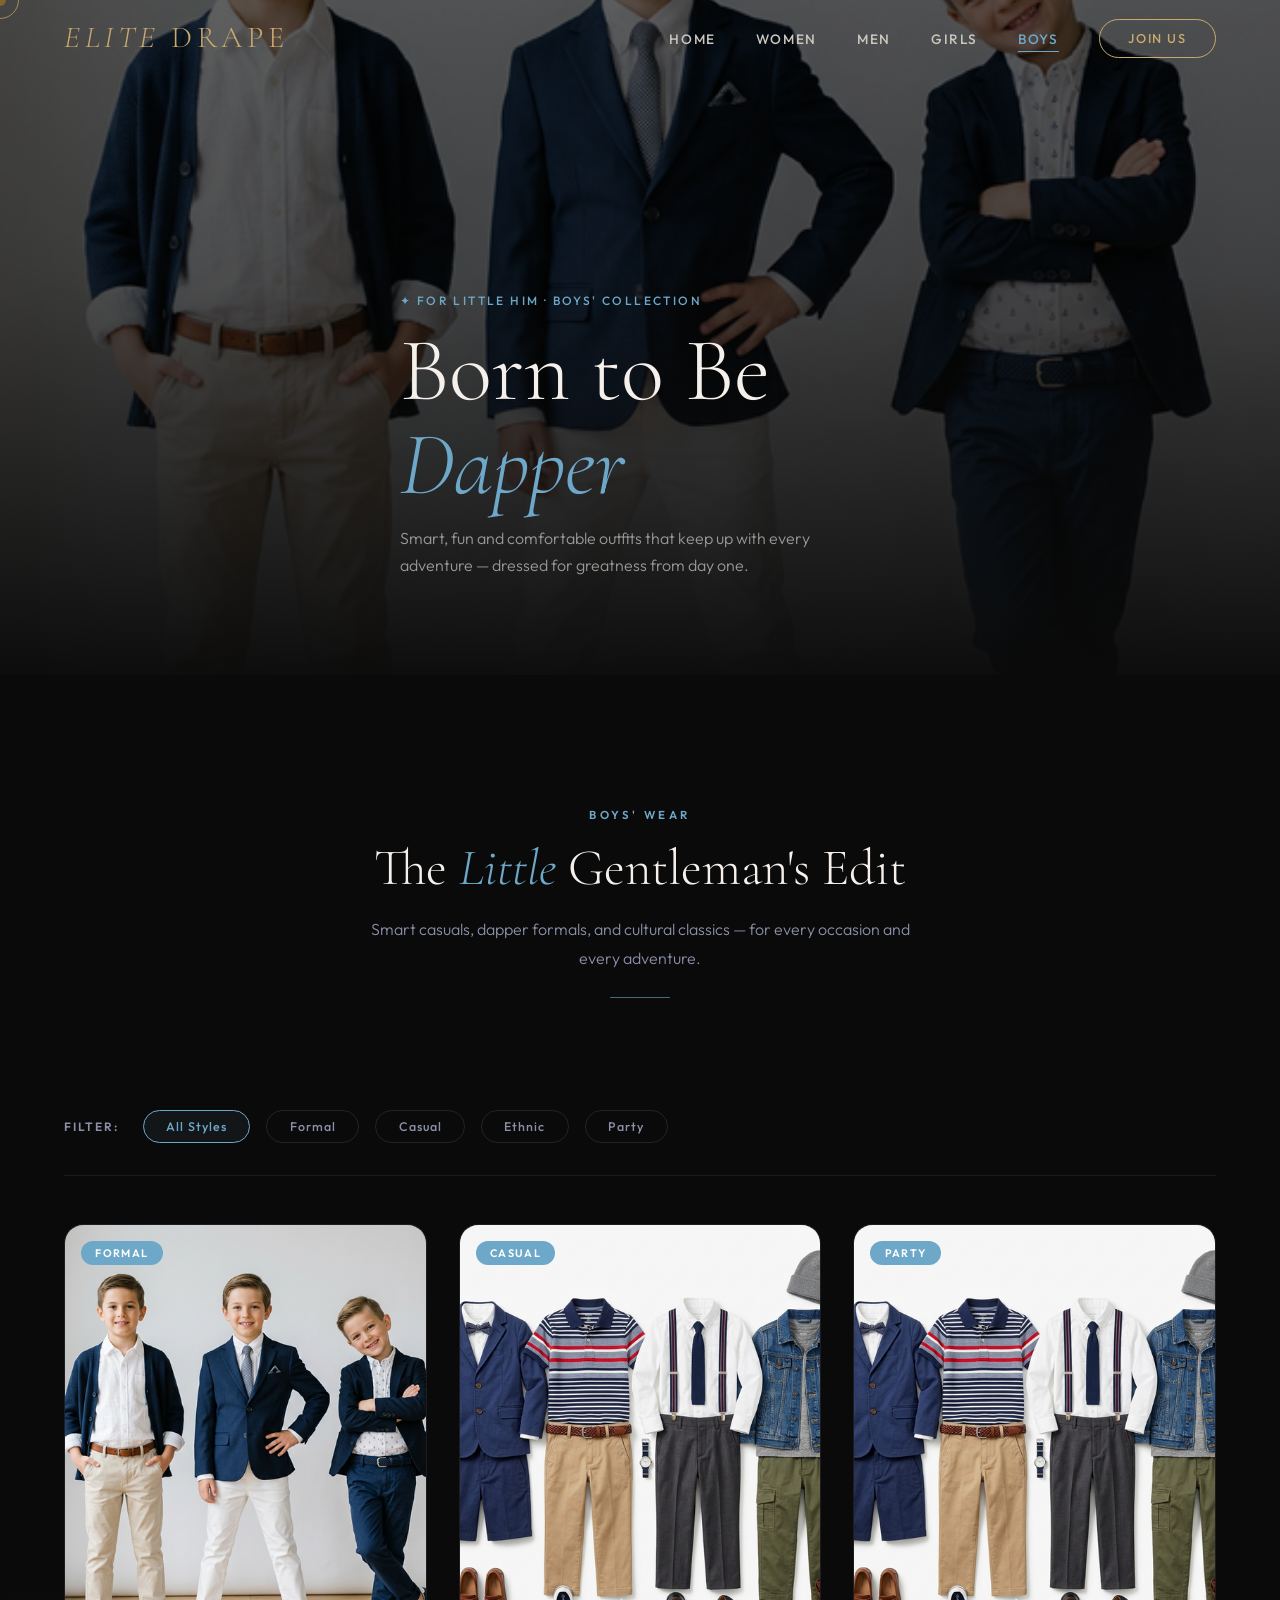
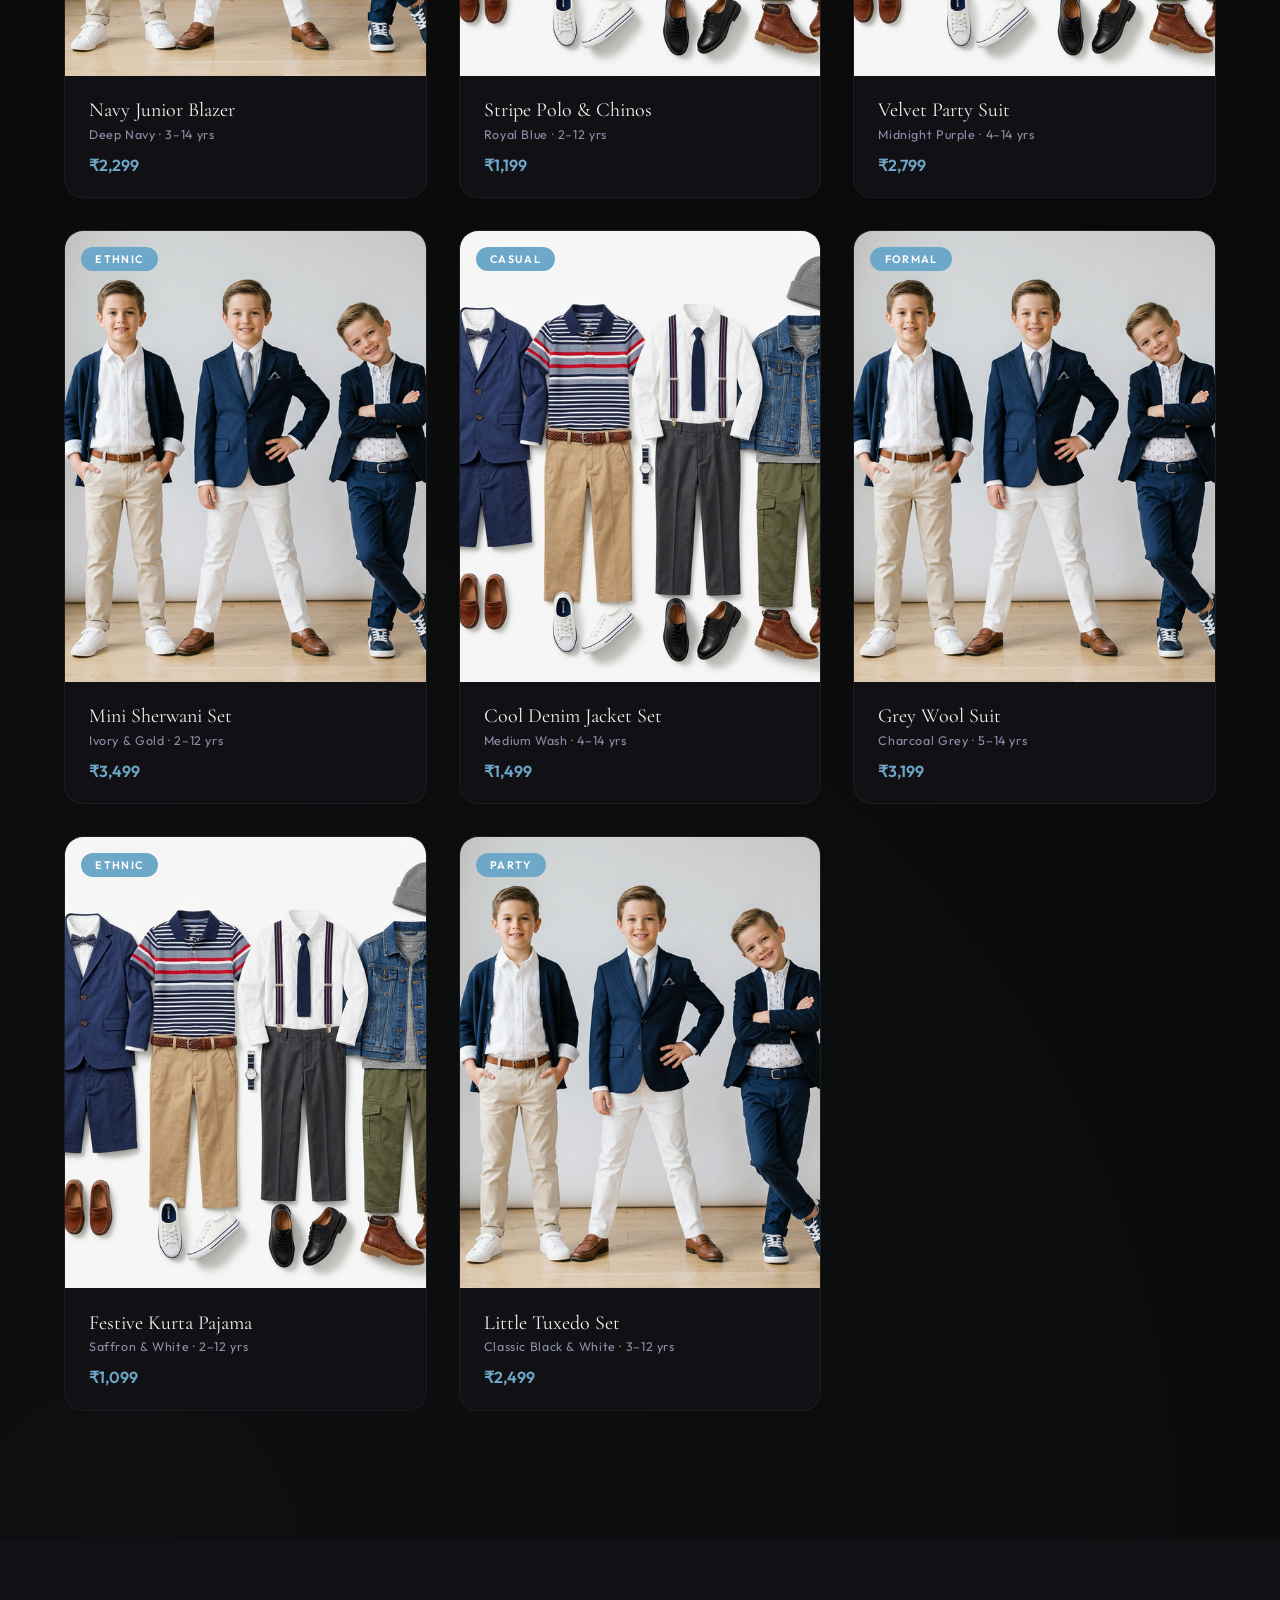
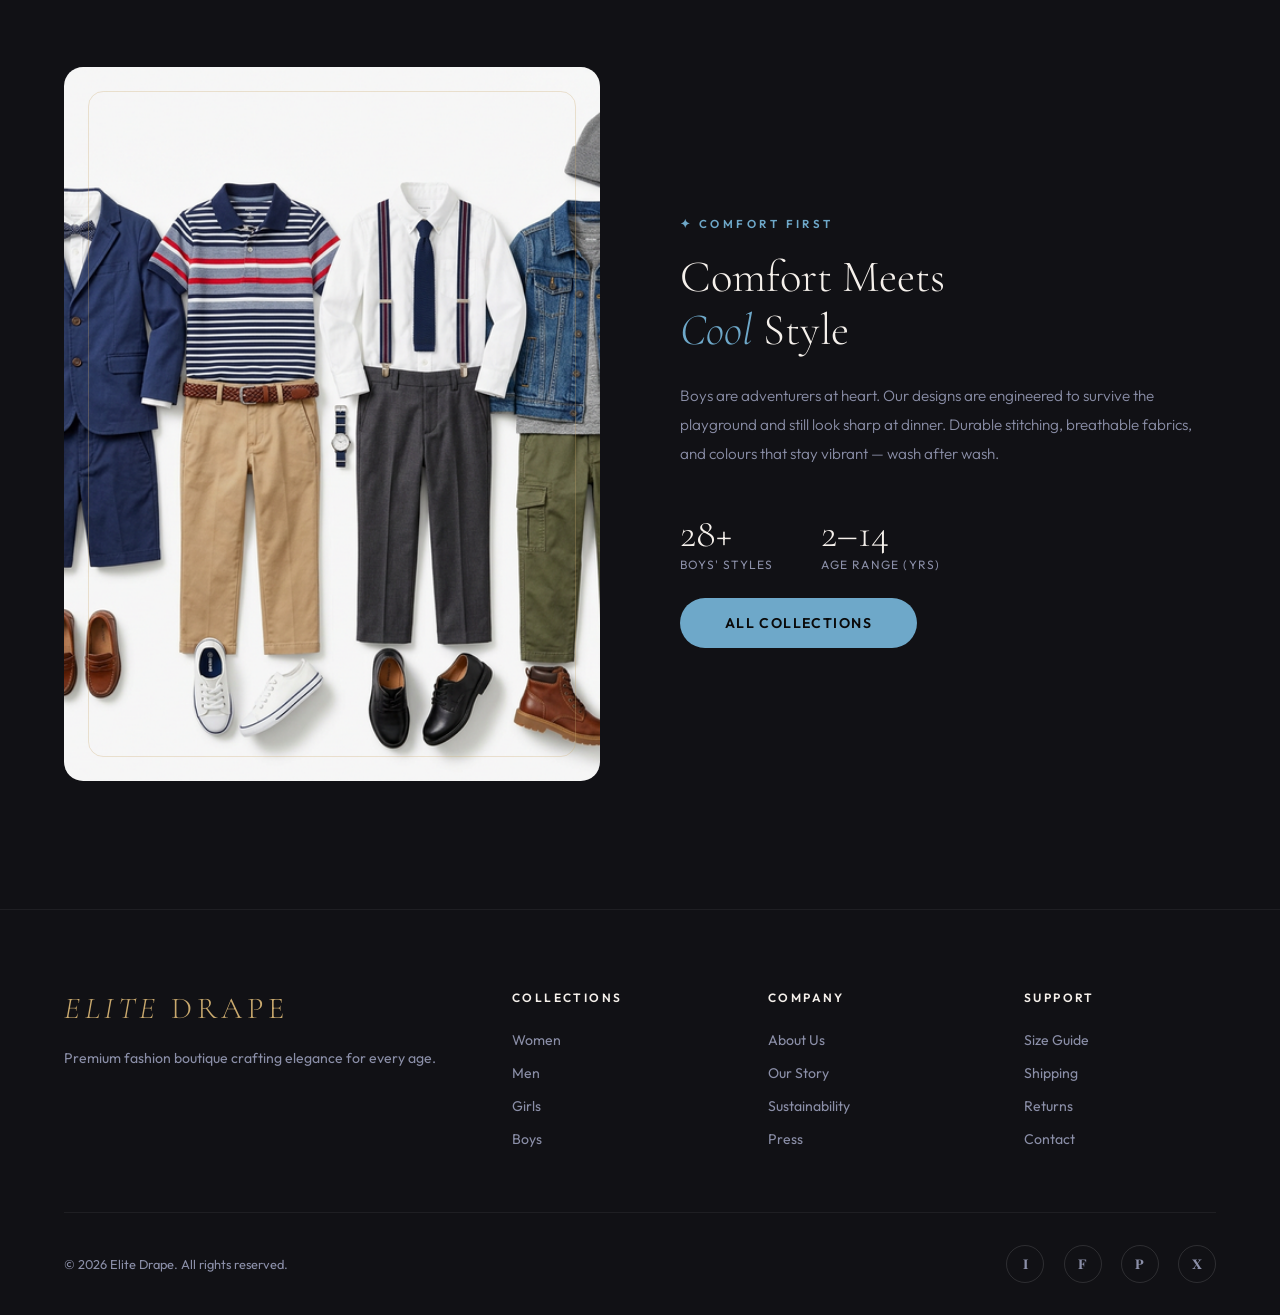
==== fashion-boutique/boys.html @ e51dd683 "inital commits" ====
<!DOCTYPE html>
<html lang="en">

<head>
    <meta charset="UTF-8" />
    <meta name="viewport" content="width=device-width, initial-scale=1.0" />
    <title>Boys' Collection — Elite Drape</title>
    <meta name="description"
        content="Elite Drape Boys' Collection — blazers, smart casuals, ethnic wear, and more for stylish boys." />
    <link rel="stylesheet" href="style.css" />
    <style>
        :root {
            --accent: #6ea8c9;
        }

        .section-tag,
        .feature-tag,
        .page-hero-breadcrumb,
        .product-badge,
        .product-price {
            color: var(--accent) !important;
        }

        .product-badge {
            background: var(--accent) !important;
            color: #fff !important;
        }

        .divider {
            background: var(--accent) !important;
        }

        .filter-btn.active,
        .filter-btn:hover {
            color: var(--accent);
            border-color: var(--accent);
            background: rgba(110, 168, 201, 0.08);
        }

        .btn-primary {
            background: var(--accent) !important;
        }

        .btn-primary:hover {
            background: #90c0d8 !important;
            box-shadow: 0 15px 40px rgba(110, 168, 201, 0.4) !important;
        }

        .nav-cta {
            color: var(--clr-gold) !important;
            border-color: var(--clr-gold) !important;
        }

        .nav-links a.active {
            color: var(--accent);
        }

        .nav-links a.active::after {
            background: var(--accent);
        }

        body {
            background-image: radial-gradient(circle at 10% 70%, rgba(110, 168, 201, 0.03) 0%, transparent 50%);
        }
    </style>
</head>

<body>

    <div class="loader">
        <div class="loader-logo"><em>Elite</em> Drape</div>
        <div class="loader-bar-wrap">
            <div class="loader-bar"></div>
        </div>
    </div>
    <div class="page-transition"></div>
    <div class="cursor"></div>
    <div class="cursor-ring"></div>

    <!-- NAVBAR -->
    <nav class="navbar scrolled">
        <a href="index.html" class="nav-logo"><em>Elite</em> Drape</a>
        <ul class="nav-links" id="navLinks">
            <li><a href="index.html">Home</a></li>
            <li><a href="women.html">Women</a></li>
            <li><a href="men.html">Men</a></li>
            <li><a href="girls.html">Girls</a></li>
            <li><a href="boys.html" class="active">Boys</a></li>
            <li><a href="index.html#newsletter" class="nav-cta">Join Us</a></li>
        </ul>
        <div class="hamburger" id="hamburger"><span></span><span></span><span></span></div>
    </nav>

    <!-- PAGE HERO -->
    <section class="page-hero">
        <div class="page-hero-bg" style="background-image: url('images/hero_boys_1772987503543.png');"></div>
        <div class="page-hero-overlay"></div>
        <div class="container">
            <div class="page-hero-content">
                <p class="page-hero-breadcrumb">✦ For Little Him · Boys' Collection</p>
                <h1 class="page-hero-title">Born to Be<br><em>Dapper</em></h1>
                <p class="page-hero-subtitle">Smart, fun and comfortable outfits that keep up with every adventure —
                    dressed for greatness from day one.</p>
            </div>
        </div>
    </section>

    <!-- PRODUCTS SECTION -->
    <section class="section">
        <div class="container">
            <div class="section-header reveal">
                <span class="section-tag">Boys' Wear</span>
                <h2 class="section-title">The <em>Little</em> Gentleman's Edit</h2>
                <p class="section-desc">Smart casuals, dapper formals, and cultural classics — for every occasion and
                    every adventure.</p>
                <div class="divider"></div>
            </div>

            <div class="filter-bar reveal">
                <span class="filter-label">Filter:</span>
                <button class="filter-btn active" data-filter="all">All Styles</button>
                <button class="filter-btn" data-filter="formal">Formal</button>
                <button class="filter-btn" data-filter="casual">Casual</button>
                <button class="filter-btn" data-filter="ethnic">Ethnic</button>
                <button class="filter-btn" data-filter="party">Party</button>
            </div>

            <div class="products-grid">
                <div class="product-card reveal reveal-delay-1" data-category="formal">
                    <div class="product-img-wrap">
                        <img src="images/hero_boys_1772987503543.png" alt="Blazer Set" />
                        <span class="product-badge">Formal</span>
                        <div class="product-overlay">
                            <div class="product-overlay-btn">View Details</div>
                        </div>
                    </div>
                    <div class="product-info">
                        <h3 class="product-name">Navy Junior Blazer</h3>
                        <p class="product-meta">Deep Navy · 3–14 yrs</p>
                        <p class="product-price">₹2,299</p>
                    </div>
                </div>
                <div class="product-card reveal reveal-delay-2" data-category="casual">
                    <div class="product-img-wrap">
                        <img src="images/products_boys_1772987613464.png" alt="Polo Set" />
                        <span class="product-badge">Casual</span>
                        <div class="product-overlay">
                            <div class="product-overlay-btn">View Details</div>
                        </div>
                    </div>
                    <div class="product-info">
                        <h3 class="product-name">Stripe Polo & Chinos</h3>
                        <p class="product-meta">Royal Blue · 2–12 yrs</p>
                        <p class="product-price">₹1,199</p>
                    </div>
                </div>
                <div class="product-card reveal reveal-delay-3" data-category="party">
                    <div class="product-img-wrap">
                        <img src="images/products_boys_1772987613464.png" alt="Party Wear" />
                        <span class="product-badge">Party</span>
                        <div class="product-overlay">
                            <div class="product-overlay-btn">View Details</div>
                        </div>
                    </div>
                    <div class="product-info">
                        <h3 class="product-name">Velvet Party Suit</h3>
                        <p class="product-meta">Midnight Purple · 4–14 yrs</p>
                        <p class="product-price">₹2,799</p>
                    </div>
                </div>
                <div class="product-card reveal reveal-delay-4" data-category="ethnic">
                    <div class="product-img-wrap">
                        <img src="images/hero_boys_1772987503543.png" alt="Sherwani" />
                        <span class="product-badge">Ethnic</span>
                        <div class="product-overlay">
                            <div class="product-overlay-btn">View Details</div>
                        </div>
                    </div>
                    <div class="product-info">
                        <h3 class="product-name">Mini Sherwani Set</h3>
                        <p class="product-meta">Ivory & Gold · 2–12 yrs</p>
                        <p class="product-price">₹3,499</p>
                    </div>
                </div>
                <div class="product-card reveal reveal-delay-1" data-category="casual">
                    <div class="product-img-wrap">
                        <img src="images/products_boys_1772987613464.png" alt="Denim Set" />
                        <span class="product-badge">Casual</span>
                        <div class="product-overlay">
                            <div class="product-overlay-btn">View Details</div>
                        </div>
                    </div>
                    <div class="product-info">
                        <h3 class="product-name">Cool Denim Jacket Set</h3>
                        <p class="product-meta">Medium Wash · 4–14 yrs</p>
                        <p class="product-price">₹1,499</p>
                    </div>
                </div>
                <div class="product-card reveal reveal-delay-2" data-category="formal">
                    <div class="product-img-wrap">
                        <img src="images/hero_boys_1772987503543.png" alt="Suit" />
                        <span class="product-badge">Formal</span>
                        <div class="product-overlay">
                            <div class="product-overlay-btn">View Details</div>
                        </div>
                    </div>
                    <div class="product-info">
                        <h3 class="product-name">Grey Wool Suit</h3>
                        <p class="product-meta">Charcoal Grey · 5–14 yrs</p>
                        <p class="product-price">₹3,199</p>
                    </div>
                </div>
                <div class="product-card reveal reveal-delay-3" data-category="ethnic">
                    <div class="product-img-wrap">
                        <img src="images/products_boys_1772987613464.png" alt="Kurta" />
                        <span class="product-badge">Ethnic</span>
                        <div class="product-overlay">
                            <div class="product-overlay-btn">View Details</div>
                        </div>
                    </div>
                    <div class="product-info">
                        <h3 class="product-name">Festive Kurta Pajama</h3>
                        <p class="product-meta">Saffron & White · 2–12 yrs</p>
                        <p class="product-price">₹1,099</p>
                    </div>
                </div>
                <div class="product-card reveal reveal-delay-4" data-category="party">
                    <div class="product-img-wrap">
                        <img src="images/hero_boys_1772987503543.png" alt="Tuxedo" />
                        <span class="product-badge">Party</span>
                        <div class="product-overlay">
                            <div class="product-overlay-btn">View Details</div>
                        </div>
                    </div>
                    <div class="product-info">
                        <h3 class="product-name">Little Tuxedo Set</h3>
                        <p class="product-meta">Classic Black & White · 3–12 yrs</p>
                        <p class="product-price">₹2,499</p>
                    </div>
                </div>
            </div>
        </div>
    </section>

    <!-- FEATURE SECTION -->
    <section class="section" style="background: var(--clr-surface);">
        <div class="container">
            <div class="feature-section">
                <div class="feature-img-wrap reveal">
                    <img src="images/products_boys_1772987613464.png" alt="Boys' Craft" />
                    <div class="feature-img-frame"></div>
                </div>
                <div class="feature-content reveal reveal-delay-2">
                    <p class="feature-tag">✦ Comfort First</p>
                    <h2 class="feature-title">Comfort Meets<br><em>Cool</em> Style</h2>
                    <p class="feature-desc">Boys are adventurers at heart. Our designs are engineered to survive the
                        playground and still look sharp at dinner. Durable stitching, breathable fabrics, and colours
                        that stay vibrant — wash after wash.</p>
                    <div class="feature-stats">
                        <div>
                            <div class="stat-num"><span class="count-up" data-count="30" data-suffix="+">0+</span></div>
                            <div class="stat-label">Boys' Styles</div>
                        </div>
                        <div>
                            <div class="stat-num"><span class="count-up" data-count="2" data-suffix="–14">2</span></div>
                            <div class="stat-label">Age Range (yrs)</div>
                        </div>
                    </div>
                    <a href="index.html#categories" class="btn-primary">All Collections</a>
                </div>
            </div>
        </div>
    </section>

    <!-- FOOTER -->
    <footer>
        <div class="container">
            <div class="footer-grid">
                <div class="footer-brand">
                    <span class="nav-logo"><em>Elite</em> Drape</span>
                    <p class="footer-about">Premium fashion boutique crafting elegance for every age.</p>
                </div>
                <div class="footer-col">
                    <h4>Collections</h4>
                    <ul>
                        <li><a href="women.html">Women</a></li>
                        <li><a href="men.html">Men</a></li>
                        <li><a href="girls.html">Girls</a></li>
                        <li><a href="boys.html">Boys</a></li>
                    </ul>
                </div>
                <div class="footer-col">
                    <h4>Company</h4>
                    <ul>
                        <li><a href="#">About Us</a></li>
                        <li><a href="#">Our Story</a></li>
                        <li><a href="#">Sustainability</a></li>
                        <li><a href="#">Press</a></li>
                    </ul>
                </div>
                <div class="footer-col">
                    <h4>Support</h4>
                    <ul>
                        <li><a href="#">Size Guide</a></li>
                        <li><a href="#">Shipping</a></li>
                        <li><a href="#">Returns</a></li>
                        <li><a href="#">Contact</a></li>
                    </ul>
                </div>
            </div>
            <div class="footer-bottom">
                <p>© 2026 Elite Drape. All rights reserved.</p>
                <div class="social-links">
                    <a href="#">𝐈</a><a href="#">𝐅</a><a href="#">𝐏</a><a href="#">𝐗</a>
                </div>
            </div>
        </div>
    </footer>
    <script src="main.js"></script>
</body>

</html>
---- fashion-boutique/style.css ----
/* ===========================
   ELITE DRAPE — Global Styles
   =========================== */

@import url('https://fonts.googleapis.com/css2?family=Cormorant+Garamond:ital,wght@0,300;0,400;0,600;1,300;1,400&family=Outfit:wght@300;400;500;600;700&display=swap');

/* ── CSS Variables ── */
:root {
  --clr-bg: #0a0a0a;
  --clr-surface: #111115;
  --clr-surface2: #18181f;
  --clr-gold: #c9a96e;
  --clr-gold-light: #e8cfa0;
  --clr-rose: #e8b4b8;
  --clr-slate: #8b8fa8;
  --clr-white: #f5f0eb;
  --clr-text: #ccc8c0;

  /* Category accent colors */
  --women-accent: #c9a96e;
  --girls-accent: #e88fa0;
  --boys-accent: #6ea8c9;
  --men-accent: #9a9cc9;

  --ff-serif: 'Cormorant Garamond', serif;
  --ff-sans: 'Outfit', sans-serif;

  --radius: 1.2rem;
  --radius-sm: 0.6rem;
  --transition: 0.45s cubic-bezier(0.25, 0.46, 0.45, 0.94);
  --transition-fast: 0.25s ease;
  --shadow-xl: 0 25px 60px rgba(0,0,0,0.6);
  --shadow-glow: 0 0 40px rgba(201,169,110,0.15);
}

/* ── Reset ── */
*, *::before, *::after { box-sizing: border-box; margin: 0; padding: 0; }
html { scroll-behavior: smooth; }
body {
  font-family: var(--ff-sans);
  background: var(--clr-bg);
  color: var(--clr-text);
  overflow-x: hidden;
  cursor: none;
}

a { text-decoration: none; color: inherit; }
img { max-width: 100%; display: block; }
ul { list-style: none; }

/* ── Custom Cursor ── */
.cursor {
  width: 12px; height: 12px;
  background: var(--clr-gold);
  border-radius: 50%;
  position: fixed; top: 0; left: 0;
  pointer-events: none; z-index: 9999;
  transform: translate(-50%, -50%);
  transition: transform 0.1s, width 0.3s, height 0.3s, background 0.3s;
  mix-blend-mode: difference;
}
.cursor-ring {
  width: 38px; height: 38px;
  border: 1.5px solid var(--clr-gold);
  border-radius: 50%;
  position: fixed; top: 0; left: 0;
  pointer-events: none; z-index: 9998;
  transform: translate(-50%, -50%);
  transition: transform 0.18s cubic-bezier(0.25, 0.46, 0.45, 0.94), width 0.3s, height 0.3s;
  opacity: 0.7;
}
body:hover .cursor { width: 12px; }

/* ── Navbar ── */
.navbar {
  position: fixed; top: 0; left: 0; width: 100%;
  z-index: 1000;
  padding: 1.2rem 4rem;
  display: flex; align-items: center; justify-content: space-between;
  transition: background var(--transition), box-shadow var(--transition);
  backdrop-filter: blur(0px);
}
.navbar.scrolled {
  background: rgba(10,10,10,0.92);
  backdrop-filter: blur(20px);
  box-shadow: 0 2px 40px rgba(0,0,0,0.4);
}
.nav-logo {
  font-family: var(--ff-serif);
  font-size: 1.9rem;
  font-weight: 300;
  letter-spacing: 0.15em;
  color: var(--clr-gold);
  text-transform: uppercase;
}
.nav-logo span { font-style: italic; color: var(--clr-white); }
.nav-links {
  display: flex; gap: 2.5rem; align-items: center;
}
.nav-links a {
  font-size: 0.85rem;
  font-weight: 500;
  letter-spacing: 0.12em;
  text-transform: uppercase;
  color: var(--clr-text);
  position: relative;
  transition: color var(--transition-fast);
}
.nav-links a::after {
  content: '';
  position: absolute; bottom: -4px; left: 0;
  width: 0; height: 1px;
  background: var(--clr-gold);
  transition: width var(--transition);
}
.nav-links a:hover, .nav-links a.active { color: var(--clr-gold); }
.nav-links a:hover::after, .nav-links a.active::after { width: 100%; }
.nav-cta {
  padding: 0.65rem 1.8rem;
  border: 1px solid var(--clr-gold);
  border-radius: 2rem;
  color: var(--clr-gold) !important;
  font-size: 0.8rem !important;
  transition: background var(--transition-fast), color var(--transition-fast) !important;
}
.nav-cta:hover { background: var(--clr-gold); color: var(--clr-bg) !important; }
.nav-cta::after { display: none !important; }

/* Mobile hamburger */
.hamburger {
  display: none; flex-direction: column; gap: 5px;
  cursor: none; padding: 4px;
}
.hamburger span {
  display: block; width: 26px; height: 2px;
  background: var(--clr-gold);
  transition: var(--transition);
}
.hamburger.open span:nth-child(1) { transform: translateY(7px) rotate(45deg); }
.hamburger.open span:nth-child(2) { opacity: 0; }
.hamburger.open span:nth-child(3) { transform: translateY(-7px) rotate(-45deg); }

/* ── Hero Section ── */
.hero {
  height: 100vh; min-height: 680px;
  position: relative;
  display: flex; align-items: center; justify-content: center;
  overflow: hidden;
}
.hero-bg {
  position: absolute; inset: 0;
  background-size: cover; background-position: center;
  transform: scale(1.08);
  animation: heroZoom 12s ease-in-out infinite alternate;
  filter: brightness(0.45);
}
@keyframes heroZoom {
  from { transform: scale(1.08); }
  to   { transform: scale(1.0); }
}
.hero-overlay {
  position: absolute; inset: 0;
  background: linear-gradient(135deg,
    rgba(10,10,10,0.8) 0%,
    rgba(10,10,10,0.3) 50%,
    rgba(10,10,10,0.7) 100%);
}
.hero-content {
  position: relative; z-index: 2;
  text-align: center;
  max-width: 900px; padding: 2rem;
}
.hero-label {
  display: inline-block;
  font-size: 0.75rem; font-weight: 500;
  letter-spacing: 0.3em; text-transform: uppercase;
  color: var(--clr-gold);
  margin-bottom: 1.5rem;
  opacity: 0; animation: fadeUp 0.8s 0.3s forwards;
}
.hero-title {
  font-family: var(--ff-serif);
  font-size: clamp(3.5rem, 8vw, 7rem);
  font-weight: 300;
  line-height: 1.1;
  color: var(--clr-white);
  margin-bottom: 1.5rem;
  opacity: 0; animation: fadeUp 0.9s 0.5s forwards;
}
.hero-title em { font-style: italic; color: var(--clr-gold); }
.hero-subtitle {
  font-size: 1.05rem; font-weight: 300;
  color: rgba(255,255,255,0.65);
  max-width: 520px; margin: 0 auto 2.5rem;
  line-height: 1.7;
  opacity: 0; animation: fadeUp 0.9s 0.7s forwards;
}
.hero-actions {
  display: flex; gap: 1.2rem; justify-content: center; flex-wrap: wrap;
  opacity: 0; animation: fadeUp 0.9s 0.9s forwards;
}
.btn-primary {
  padding: 1rem 2.8rem;
  background: var(--clr-gold);
  color: var(--clr-bg);
  border: none; border-radius: 3rem;
  font-family: var(--ff-sans);
  font-size: 0.88rem; font-weight: 600;
  letter-spacing: 0.1em; text-transform: uppercase;
  cursor: none;
  transition: transform var(--transition), box-shadow var(--transition), background var(--transition);
}
.btn-primary:hover {
  transform: translateY(-3px);
  box-shadow: 0 15px 40px rgba(201,169,110,0.4);
  background: var(--clr-gold-light);
}
.btn-outline {
  padding: 1rem 2.8rem;
  border: 1.5px solid rgba(255,255,255,0.4);
  color: var(--clr-white);
  border-radius: 3rem;
  font-family: var(--ff-sans);
  font-size: 0.88rem; font-weight: 500;
  letter-spacing: 0.1em; text-transform: uppercase;
  cursor: none;
  transition: border-color var(--transition), background var(--transition), color var(--transition);
}
.btn-outline:hover {
  border-color: var(--clr-gold);
  background: rgba(201,169,110,0.1);
  color: var(--clr-gold);
}
.hero-scroll-hint {
  position: absolute; bottom: 2.5rem; left: 50%;
  transform: translateX(-50%);
  display: flex; flex-direction: column; align-items: center; gap: 0.5rem;
  opacity: 0; animation: fadeUp 1s 1.5s forwards;
}
.hero-scroll-hint span {
  font-size: 0.7rem; letter-spacing: 0.2em; text-transform: uppercase;
  color: rgba(255,255,255,0.4);
}
.scroll-line {
  width: 1px; height: 50px;
  background: linear-gradient(to bottom, rgba(201,169,110,0.8), transparent);
  animation: scrollPulse 2s ease-in-out infinite;
}
@keyframes scrollPulse {
  0%,100% { opacity: 0.4; transform: scaleY(1); }
  50%      { opacity: 1;   transform: scaleY(1.15); }
}

/* ── Section Shared ── */
.section { padding: 8rem 4rem; }
.section-sm { padding: 5rem 4rem; }
.container { max-width: 1300px; margin: 0 auto; }
.section-header { text-align: center; margin-bottom: 5rem; }
.section-tag {
  display: inline-block;
  font-size: 0.72rem; font-weight: 600;
  letter-spacing: 0.3em; text-transform: uppercase;
  color: var(--accent, var(--clr-gold));
  margin-bottom: 1rem;
}
.section-title {
  font-family: var(--ff-serif);
  font-size: clamp(2.2rem, 4vw, 3.8rem);
  font-weight: 300;
  color: var(--clr-white);
  line-height: 1.2;
  margin-bottom: 1rem;
}
.section-title em { font-style: italic; color: var(--accent, var(--clr-gold)); }
.section-desc {
  font-size: 1rem; font-weight: 300;
  color: var(--clr-slate);
  max-width: 560px; margin: 0 auto;
  line-height: 1.8;
}
.divider {
  width: 60px; height: 1px;
  background: var(--accent, var(--clr-gold));
  margin: 1.5rem auto 0;
  opacity: 0.6;
}

/* ── Product Grid ── */
.products-grid {
  display: grid;
  grid-template-columns: repeat(auto-fill, minmax(280px, 1fr));
  gap: 2rem;
}
.product-card {
  background: var(--clr-surface);
  border-radius: var(--radius);
  overflow: hidden;
  border: 1px solid rgba(255,255,255,0.05);
  transition: transform var(--transition), box-shadow var(--transition), border-color var(--transition);
  position: relative;
  group: 1;
}
.product-card:hover {
  transform: translateY(-10px);
  box-shadow: var(--shadow-xl);
  border-color: rgba(201,169,110,0.25);
}
.product-img-wrap {
  position: relative; overflow: hidden;
  aspect-ratio: 4/5;
  background: var(--clr-surface2);
}
.product-img-wrap img {
  width: 100%; height: 100%; object-fit: cover;
  transition: transform 0.8s cubic-bezier(0.25, 0.46, 0.45, 0.94);
}
.product-card:hover .product-img-wrap img {
  transform: scale(1.08);
}
.product-badge {
  position: absolute; top: 1rem; left: 1rem;
  padding: 0.3rem 0.9rem;
  border-radius: 2rem;
  font-size: 0.68rem; font-weight: 600;
  letter-spacing: 0.12em; text-transform: uppercase;
  background: var(--accent, var(--clr-gold));
  color: var(--clr-bg);
}
.product-overlay {
  position: absolute; inset: 0;
  background: linear-gradient(to top, rgba(10,10,10,0.7) 0%, transparent 50%);
  opacity: 0;
  transition: opacity var(--transition);
  display: flex; align-items: flex-end; justify-content: center;
  padding-bottom: 1.5rem;
}
.product-card:hover .product-overlay { opacity: 1; }
.product-overlay-btn {
  padding: 0.7rem 2rem;
  background: var(--clr-white);
  color: var(--clr-bg);
  border-radius: 2rem;
  font-size: 0.78rem; font-weight: 600;
  letter-spacing: 0.1em; text-transform: uppercase;
  transform: translateY(20px);
  transition: transform var(--transition);
  cursor: none;
}
.product-card:hover .product-overlay-btn { transform: translateY(0); }
.product-info {
  padding: 1.4rem 1.5rem;
}
.product-name {
  font-family: var(--ff-serif);
  font-size: 1.25rem; font-weight: 400;
  color: var(--clr-white);
  margin-bottom: 0.3rem;
}
.product-meta {
  font-size: 0.78rem; color: var(--clr-slate);
  letter-spacing: 0.05em;
}
.product-price {
  margin-top: 0.8rem;
  font-size: 1rem; font-weight: 600;
  color: var(--accent, var(--clr-gold));
}

/* ── Feature / Story Section ── */
.feature-section {
  display: grid; grid-template-columns: 1fr 1fr;
  gap: 5rem; align-items: center;
}
.feature-section.reverse { direction: rtl; }
.feature-section.reverse > * { direction: ltr; }
.feature-img-wrap {
  position: relative; border-radius: var(--radius);
  overflow: hidden; aspect-ratio: 3/4;
}
.feature-img-wrap img {
  width: 100%; height: 100%; object-fit: cover;
  transition: transform 0.9s var(--transition);
}
.feature-img-wrap:hover img { transform: scale(1.04); }
.feature-img-frame {
  position: absolute; inset: 1.5rem;
  border: 1px solid rgba(201,169,110,0.3);
  border-radius: calc(var(--radius) - 4px);
  pointer-events: none;
}
.feature-content { padding: 2rem 0; }
.feature-tag {
  font-size: 0.72rem; font-weight: 600;
  letter-spacing: 0.3em; text-transform: uppercase;
  color: var(--accent, var(--clr-gold));
  margin-bottom: 1.2rem;
}
.feature-title {
  font-family: var(--ff-serif);
  font-size: clamp(2rem, 3.5vw, 3rem);
  font-weight: 300; line-height: 1.2;
  color: var(--clr-white);
  margin-bottom: 1.5rem;
}
.feature-title em { font-style: italic; color: var(--accent, var(--clr-gold)); }
.feature-desc {
  font-size: 0.95rem; font-weight: 300;
  color: var(--clr-slate); line-height: 1.9;
  margin-bottom: 2.5rem;
}
.feature-stats {
  display: flex; gap: 3rem; margin-bottom: 2.5rem;
}
.stat-num {
  font-family: var(--ff-serif);
  font-size: 2.5rem; font-weight: 300;
  color: var(--clr-white);
}
.stat-label {
  font-size: 0.75rem; color: var(--clr-slate);
  letter-spacing: 0.1em; text-transform: uppercase;
}

/* ── Category Cards (Homepage) ── */
.categories-grid {
  display: grid;
  grid-template-columns: repeat(4, 1fr);
  gap: 1.5rem;
}
.category-card {
  position: relative; border-radius: var(--radius);
  overflow: hidden; cursor: none;
  aspect-ratio: 3/4;
  border: 1px solid rgba(255,255,255,0.06);
  transition: transform var(--transition), box-shadow var(--transition);
}
.category-card:hover {
  transform: translateY(-8px) scale(1.01);
  box-shadow: var(--shadow-xl);
}
.category-card img {
  width: 100%; height: 100%; object-fit: cover;
  transition: transform 0.9s cubic-bezier(0.25, 0.46, 0.45, 0.94);
}
.category-card:hover img { transform: scale(1.1); }
.category-card-overlay {
  position: absolute; inset: 0;
  background: linear-gradient(to top,
    rgba(10,10,10,0.85) 0%,
    rgba(10,10,10,0.2) 50%,
    transparent 100%);
  display: flex; flex-direction: column;
  justify-content: flex-end;
  padding: 2rem 1.8rem;
  transition: background var(--transition);
}
.category-card-label {
  font-size: 0.68rem; font-weight: 600;
  letter-spacing: 0.25em; text-transform: uppercase;
  color: var(--clr-gold); margin-bottom: 0.5rem;
}
.category-card-name {
  font-family: var(--ff-serif);
  font-size: 2rem; font-weight: 300;
  color: var(--clr-white);
  margin-bottom: 0.3rem;
}
.category-card-count {
  font-size: 0.78rem; color: rgba(255,255,255,0.5);
}
.category-card-arrow {
  position: absolute; top: 1.5rem; right: 1.5rem;
  width: 40px; height: 40px;
  background: rgba(201,169,110,0.15);
  border: 1px solid rgba(201,169,110,0.4);
  border-radius: 50%;
  display: flex; align-items: center; justify-content: center;
  font-size: 1rem; color: var(--clr-gold);
  opacity: 0;
  transform: translate(5px, -5px);
  transition: opacity var(--transition), transform var(--transition);
  backdrop-filter: blur(10px);
}
.category-card:hover .category-card-arrow { opacity: 1; transform: translate(0,0); }

/* ── Marquee Banner ── */
.marquee-section {
  overflow: hidden;
  padding: 1.8rem 0;
  border-top: 1px solid rgba(255,255,255,0.06);
  border-bottom: 1px solid rgba(255,255,255,0.06);
  background: var(--clr-surface);
}
.marquee-track {
  display: flex; gap: 4rem;
  animation: marqueeScroll 25s linear infinite;
  white-space: nowrap;
}
.marquee-track:hover { animation-play-state: paused; }
@keyframes marqueeScroll {
  from { transform: translateX(0); }
  to   { transform: translateX(-50%); }
}
.marquee-item {
  display: flex; align-items: center; gap: 1.2rem;
  font-family: var(--ff-serif);
  font-size: 1.2rem; font-weight: 300;
  color: var(--clr-slate);
  letter-spacing: 0.05em;
  flex-shrink: 0;
}
.marquee-dot {
  width: 5px; height: 5px;
  border-radius: 50%;
  background: var(--clr-gold);
}

/* ── Testimonials ── */
.testimonials-grid {
  display: grid;
  grid-template-columns: repeat(3, 1fr);
  gap: 2rem;
}
.testimonial-card {
  background: var(--clr-surface);
  border: 1px solid rgba(255,255,255,0.06);
  border-radius: var(--radius);
  padding: 2.5rem;
  transition: transform var(--transition), border-color var(--transition);
}
.testimonial-card:hover {
  transform: translateY(-6px);
  border-color: rgba(201,169,110,0.2);
}
.testimonial-stars {
  color: var(--clr-gold);
  font-size: 0.85rem; margin-bottom: 1.2rem;
  letter-spacing: 0.15em;
}
.testimonial-text {
  font-family: var(--ff-serif);
  font-size: 1.1rem; font-style: italic;
  color: var(--clr-white); line-height: 1.7;
  margin-bottom: 1.5rem;
}
.testimonial-author {
  display: flex; align-items: center; gap: 1rem;
}
.testimonial-avatar {
  width: 44px; height: 44px;
  border-radius: 50%;
  background: linear-gradient(135deg, var(--clr-gold), var(--clr-rose));
  display: flex; align-items: center; justify-content: center;
  font-family: var(--ff-serif);
  font-size: 1.2rem; color: var(--clr-bg); font-weight: 600;
}
.testimonial-name {
  font-size: 0.88rem; font-weight: 600; color: var(--clr-white);
}
.testimonial-role {
  font-size: 0.75rem; color: var(--clr-slate);
}

/* ── Newsletter / CTA ── */
.cta-section {
  background: linear-gradient(135deg,
    var(--clr-surface2) 0%,
    rgba(201,169,110,0.08) 50%,
    var(--clr-surface2) 100%);
  border-top: 1px solid rgba(201,169,110,0.15);
  border-bottom: 1px solid rgba(201,169,110,0.15);
  padding: 7rem 4rem;
  text-align: center;
}
.cta-section .section-title { margin-bottom: 1.2rem; }
.cta-form {
  display: flex; gap: 1rem; justify-content: center;
  flex-wrap: wrap; margin-top: 2.5rem;
}
.cta-form input {
  padding: 1rem 2rem;
  background: rgba(255,255,255,0.05);
  border: 1px solid rgba(255,255,255,0.12);
  border-radius: 3rem;
  color: var(--clr-white);
  font-family: var(--ff-sans);
  font-size: 0.9rem; min-width: 300px;
  outline: none;
  transition: border-color var(--transition);
}
.cta-form input:focus { border-color: var(--clr-gold); }
.cta-form input::placeholder { color: var(--clr-slate); }

/* ── Footer ── */
footer {
  background: var(--clr-surface);
  padding: 5rem 4rem 2rem;
  border-top: 1px solid rgba(255,255,255,0.06);
}
.footer-grid {
  display: grid;
  grid-template-columns: 2fr 1fr 1fr 1fr;
  gap: 4rem;
  margin-bottom: 4rem;
}
.footer-brand .nav-logo { margin-bottom: 1.2rem; display: block; }
.footer-about {
  font-size: 0.88rem; line-height: 1.8;
  color: var(--clr-slate);
}
.footer-col h4 {
  font-size: 0.75rem; font-weight: 600;
  letter-spacing: 0.2em; text-transform: uppercase;
  color: var(--clr-white); margin-bottom: 1.5rem;
}
.footer-col ul { display: flex; flex-direction: column; gap: 0.8rem; }
.footer-col ul li a {
  font-size: 0.88rem; color: var(--clr-slate);
  transition: color var(--transition-fast);
}
.footer-col ul li a:hover { color: var(--clr-gold); }
.footer-bottom {
  border-top: 1px solid rgba(255,255,255,0.06);
  padding-top: 2rem;
  display: flex; align-items: center; justify-content: space-between;
  flex-wrap: wrap; gap: 1rem;
}
.footer-bottom p { font-size: 0.8rem; color: var(--clr-slate); }
.social-links { display: flex; gap: 1.2rem; }
.social-links a {
  width: 38px; height: 38px;
  border: 1px solid rgba(255,255,255,0.12);
  border-radius: 50%;
  display: flex; align-items: center; justify-content: center;
  font-size: 0.9rem; color: var(--clr-slate);
  transition: border-color var(--transition-fast), color var(--transition-fast), background var(--transition-fast);
}
.social-links a:hover {
  border-color: var(--clr-gold);
  color: var(--clr-gold);
  background: rgba(201,169,110,0.08);
}

/* ── Page Hero (Inner pages) ── */
.page-hero {
  height: 75vh; min-height: 520px;
  position: relative;
  display: flex; align-items: flex-end;
  padding-bottom: 6rem;
  overflow: hidden;
}
.page-hero-bg {
  position: absolute; inset: 0;
  background-size: cover; background-position: center;
  transform: scale(1.06);
  animation: heroZoom 14s ease-in-out infinite alternate;
  filter: brightness(0.38);
}
.page-hero-overlay {
  position: absolute; inset: 0;
  background: linear-gradient(to top,
    rgba(10,10,10,0.95) 0%,
    rgba(10,10,10,0.2) 60%,
    transparent 100%);
}
.page-hero-content {
  position: relative; z-index: 2;
  padding: 0 4rem;
  max-width: 1300px; margin: 0 auto; width: 100%;
}
.page-hero-breadcrumb {
  font-size: 0.75rem; font-weight: 500;
  letter-spacing: 0.2em; text-transform: uppercase;
  color: var(--accent, var(--clr-gold));
  margin-bottom: 1rem;
}
.page-hero-title {
  font-family: var(--ff-serif);
  font-size: clamp(3.5rem, 7vw, 6.5rem);
  font-weight: 300; line-height: 1.05;
  color: var(--clr-white);
  margin-bottom: 0.8rem;
}
.page-hero-title em { font-style: italic; color: var(--accent, var(--clr-gold)); }
.page-hero-subtitle {
  font-size: 1rem; font-weight: 300;
  color: rgba(255,255,255,0.55);
  max-width: 480px; line-height: 1.7;
}

/* ── Filter Bar ── */
.filter-bar {
  display: flex; align-items: center; gap: 1rem;
  flex-wrap: wrap;
  padding: 2rem 0;
  border-bottom: 1px solid rgba(255,255,255,0.07);
  margin-bottom: 3rem;
}
.filter-label {
  font-size: 0.75rem; font-weight: 600;
  letter-spacing: 0.15em; text-transform: uppercase;
  color: var(--clr-slate);
  margin-right: 0.5rem;
}
.filter-btn {
  padding: 0.5rem 1.4rem;
  border: 1px solid rgba(255,255,255,0.1);
  border-radius: 2rem;
  background: transparent;
  color: var(--clr-slate);
  font-family: var(--ff-sans);
  font-size: 0.78rem; font-weight: 500;
  letter-spacing: 0.08em;
  cursor: none;
  transition: all var(--transition-fast);
}
.filter-btn:hover, .filter-btn.active {
  border-color: var(--accent, var(--clr-gold));
  color: var(--accent, var(--clr-gold));
  background: rgba(201,169,110,0.07);
}

/* ── Scroll Reveal ── */
.reveal {
  opacity: 0;
  transform: translateY(40px);
  transition: opacity 0.85s cubic-bezier(0.25, 0.46, 0.45, 0.94),
              transform 0.85s cubic-bezier(0.25, 0.46, 0.45, 0.94);
}
.reveal.visible {
  opacity: 1;
  transform: translateY(0);
}
.reveal-delay-1 { transition-delay: 0.1s; }
.reveal-delay-2 { transition-delay: 0.2s; }
.reveal-delay-3 { transition-delay: 0.3s; }
.reveal-delay-4 { transition-delay: 0.4s; }
.reveal-delay-5 { transition-delay: 0.5s; }

/* ── Loading Screen ── */
.loader {
  position: fixed; inset: 0;
  background: var(--clr-bg);
  z-index: 9990;
  display: flex; flex-direction: column;
  align-items: center; justify-content: center;
  gap: 2rem;
  transition: opacity 0.8s ease, visibility 0.8s ease;
}
.loader.hidden { opacity: 0; visibility: hidden; }
.loader-logo {
  font-family: var(--ff-serif);
  font-size: 2.5rem; font-weight: 300;
  letter-spacing: 0.3em;
  color: var(--clr-white);
  opacity: 0; animation: fadeUp 0.6s 0.2s forwards;
}
.loader-logo em { font-style: italic; color: var(--clr-gold); }
.loader-bar-wrap {
  width: 200px; height: 1px;
  background: rgba(255,255,255,0.1);
  overflow: hidden;
  opacity: 0; animation: fadeUp 0.6s 0.5s forwards;
}
.loader-bar {
  height: 100%;
  background: linear-gradient(90deg, var(--clr-gold), var(--clr-rose));
  animation: loadProgress 1.5s ease-in-out forwards;
  animation-delay: 0.7s;
  width: 0;
}
@keyframes loadProgress {
  to { width: 100%; }
}

/* ── Utility Animations ── */
@keyframes fadeUp {
  from { opacity: 0; transform: translateY(25px); }
  to   { opacity: 1; transform: translateY(0); }
}
@keyframes fadeIn {
  from { opacity: 0; }
  to   { opacity: 1; }
}
@keyframes float {
  0%,100% { transform: translateY(0px); }
  50%      { transform: translateY(-12px); }
}
.float-anim { animation: float 5s ease-in-out infinite; }

/* ── Page Transition ── */
.page-transition {
  position: fixed; inset: 0;
  background: var(--clr-gold);
  z-index: 8000;
  transform: scaleX(0);
  transform-origin: left;
}
.page-transition.enter { animation: slideIn 0.5s ease forwards; }
.page-transition.exit  { animation: slideOut 0.5s ease forwards; }
@keyframes slideIn {
  from { transform: scaleX(0); transform-origin: left; }
  to   { transform: scaleX(1); transform-origin: left; }
}
@keyframes slideOut {
  from { transform: scaleX(1); transform-origin: right; }
  to   { transform: scaleX(0); transform-origin: right; }
}

/* ── Responsive ── */
@media (max-width: 1100px) {
  .categories-grid { grid-template-columns: repeat(2, 1fr); }
  .footer-grid { grid-template-columns: 1fr 1fr; }
  .feature-section { grid-template-columns: 1fr; gap: 3rem; }
  .feature-section.reverse { direction: ltr; }
}
@media (max-width: 768px) {
  .navbar { padding: 1rem 2rem; }
  .nav-links { display: none; position: fixed; inset: 0; top: 70px; background: rgba(10,10,10,0.97); flex-direction: column; align-items: center; justify-content: center; gap: 2.5rem; backdrop-filter: blur(20px); }
  .nav-links.open { display: flex; animation: fadeIn 0.3s ease; }
  .hamburger { display: flex; }
  .section, .section-sm { padding: 5rem 1.5rem; }
  .page-hero-content { padding: 0 1.5rem; }
  .categories-grid { grid-template-columns: repeat(2, 1fr); gap: 1rem; }
  .testimonials-grid { grid-template-columns: 1fr; }
  .products-grid { grid-template-columns: repeat(2, 1fr); gap: 1rem; }
  .footer-grid { grid-template-columns: 1fr; gap: 2.5rem; }
  .cta-section { padding: 5rem 1.5rem; }
  .feature-stats { gap: 2rem; }
}
@media (max-width: 480px) {
  .categories-grid { grid-template-columns: 1fr; }
  .products-grid { grid-template-columns: 1fr; }
  .hero-actions { flex-direction: column; align-items: center; }
  .btn-primary, .btn-outline { width: 280px; text-align: center; }
}
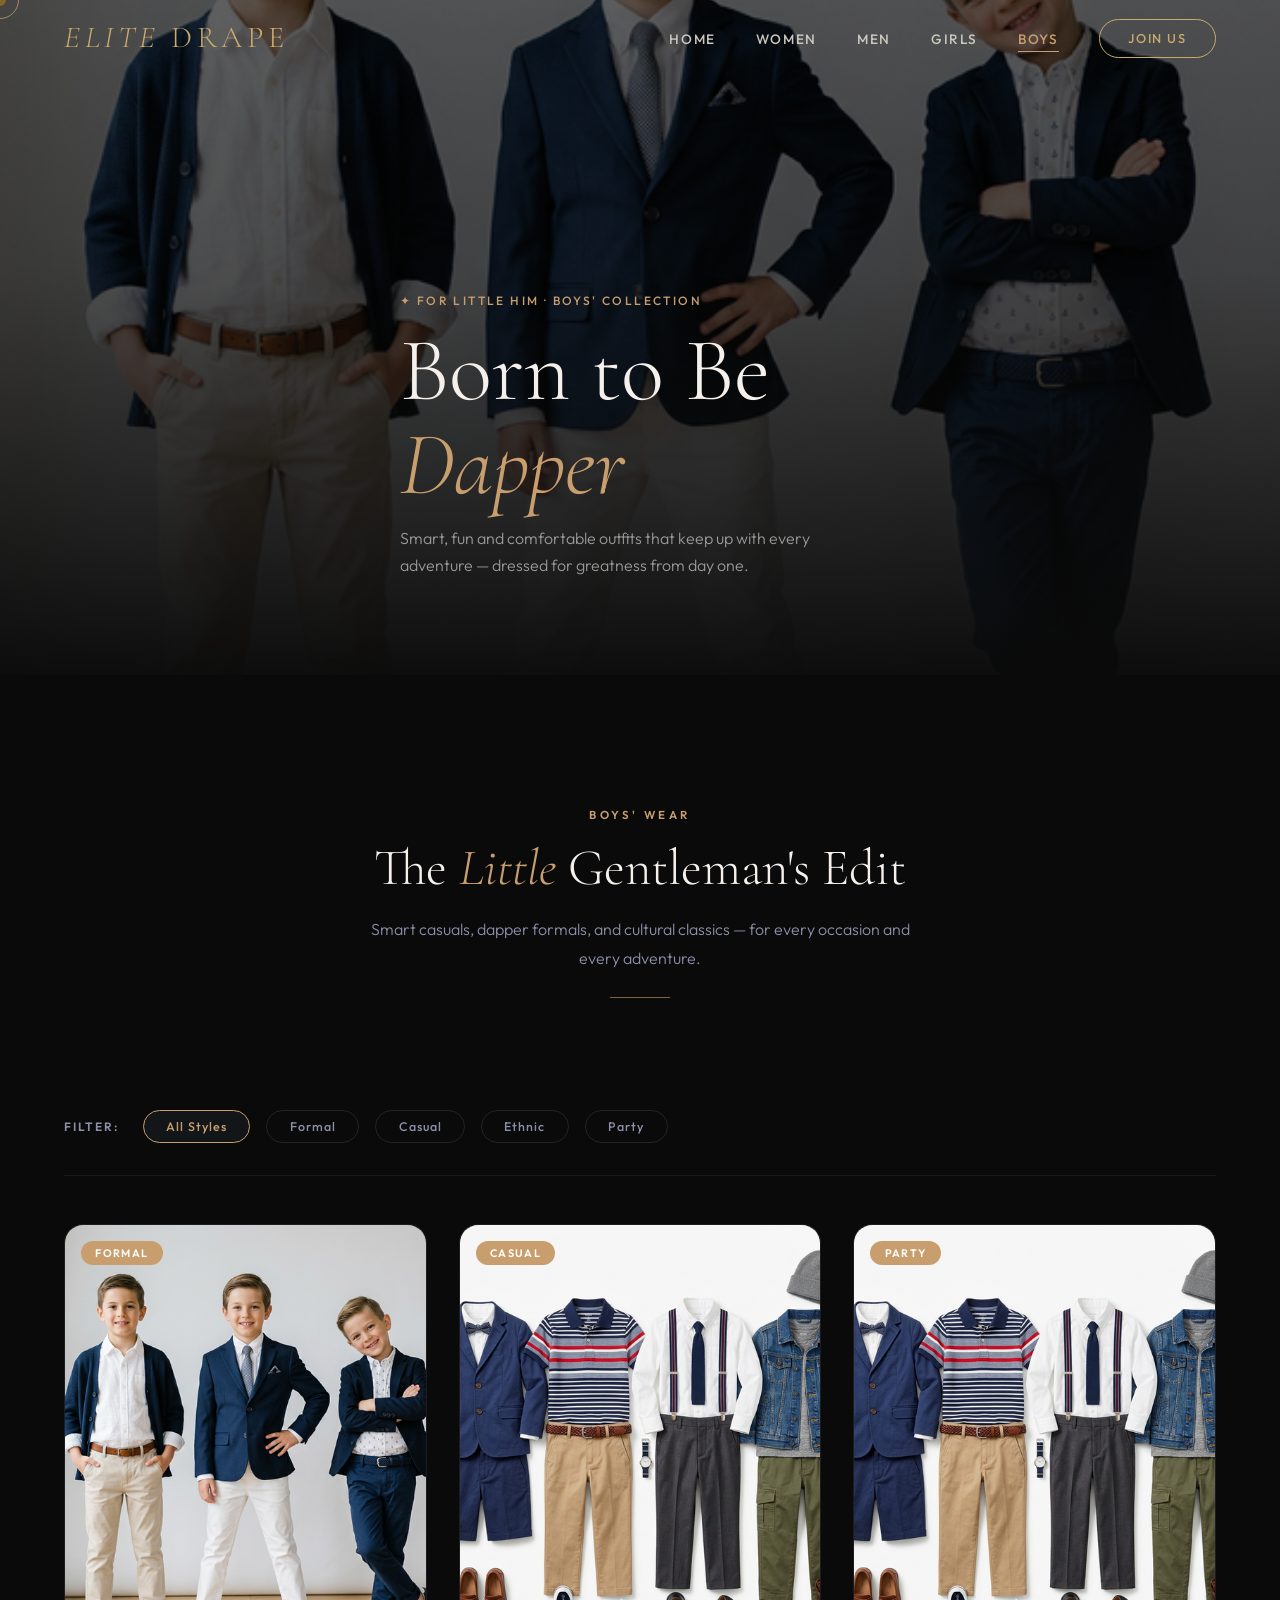
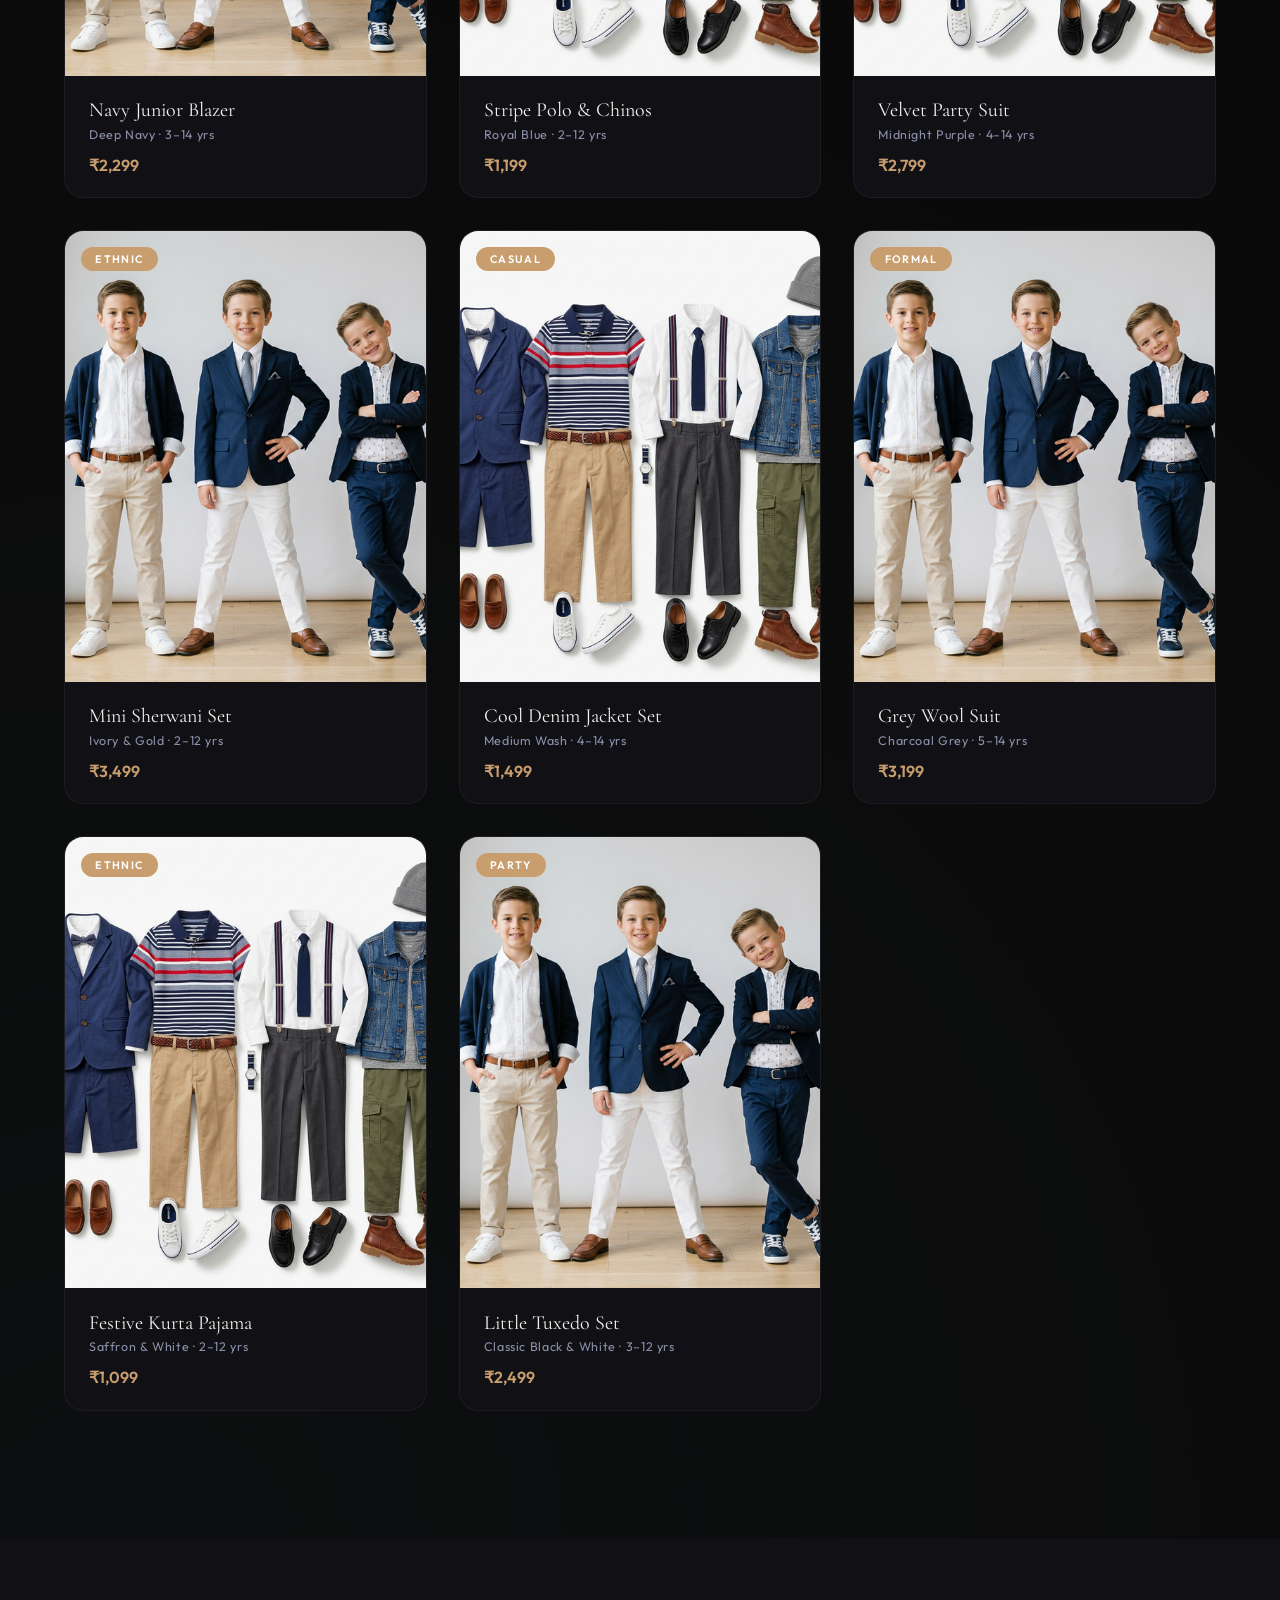
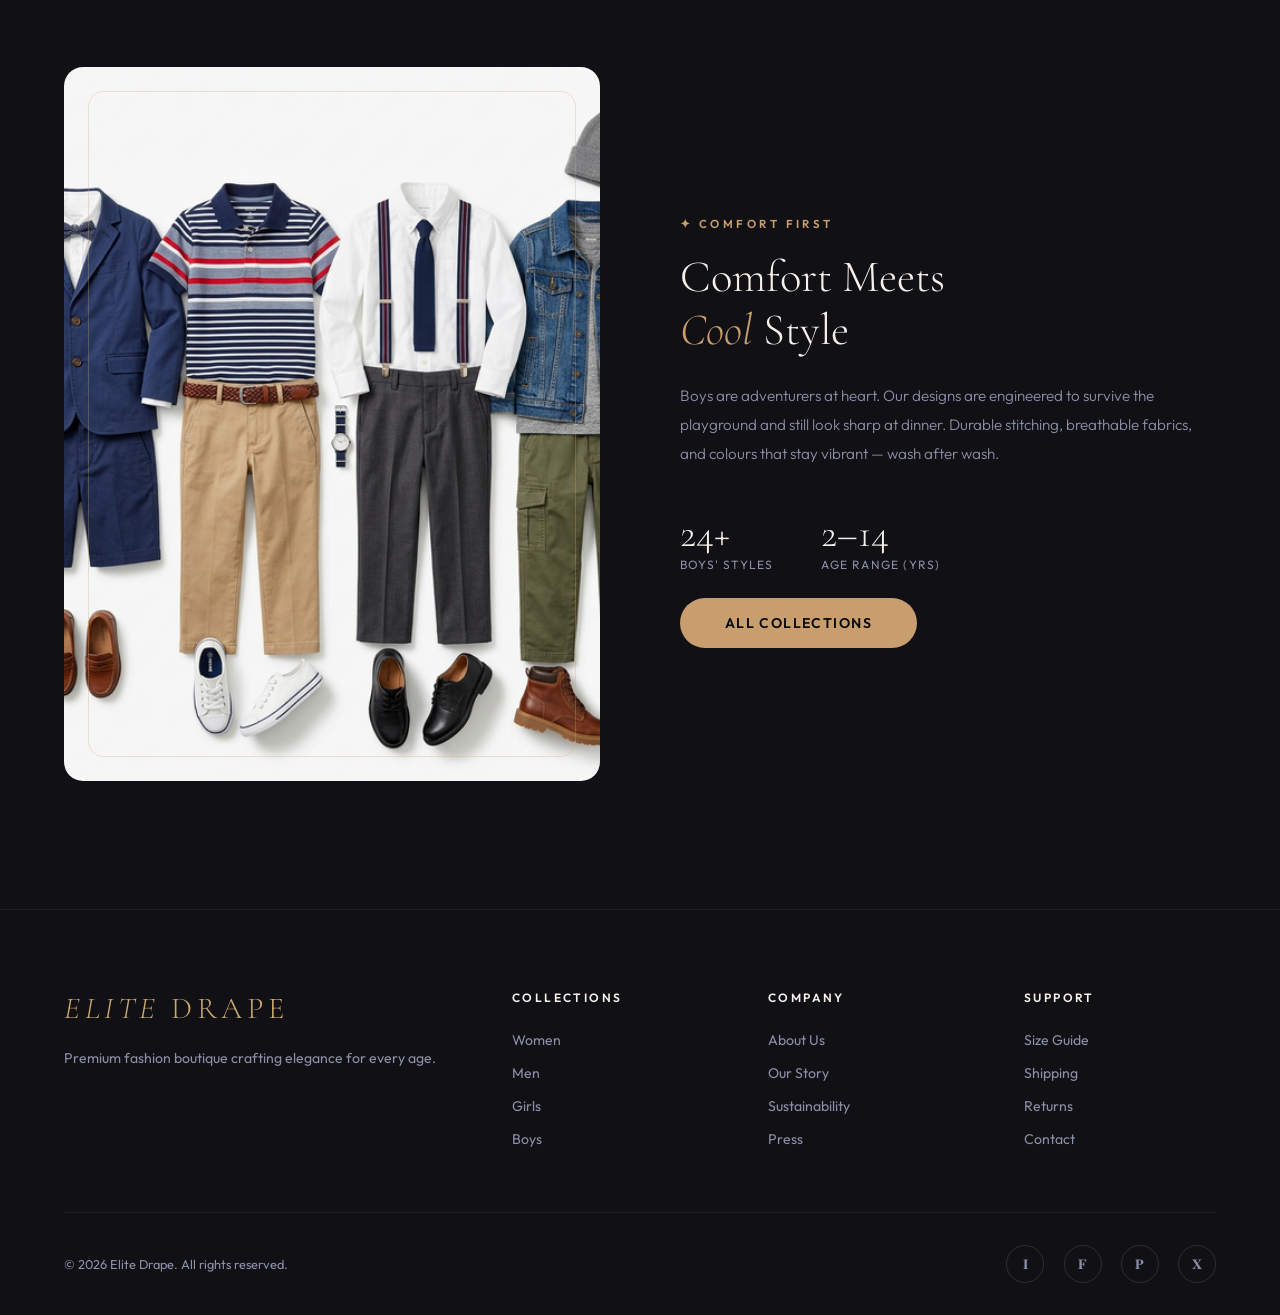
==== commit d0be514a: "random change" ====
--- a/fashion-boutique/boys.html
+++ b/fashion-boutique/boys.html
@@ -10,7 +10,7 @@
     <link rel="stylesheet" href="style.css" />
     <style>
         :root {
-            --accent: #6ea8c9;
+            --accent: #c99e6e;
         }
 
         .section-tag,
